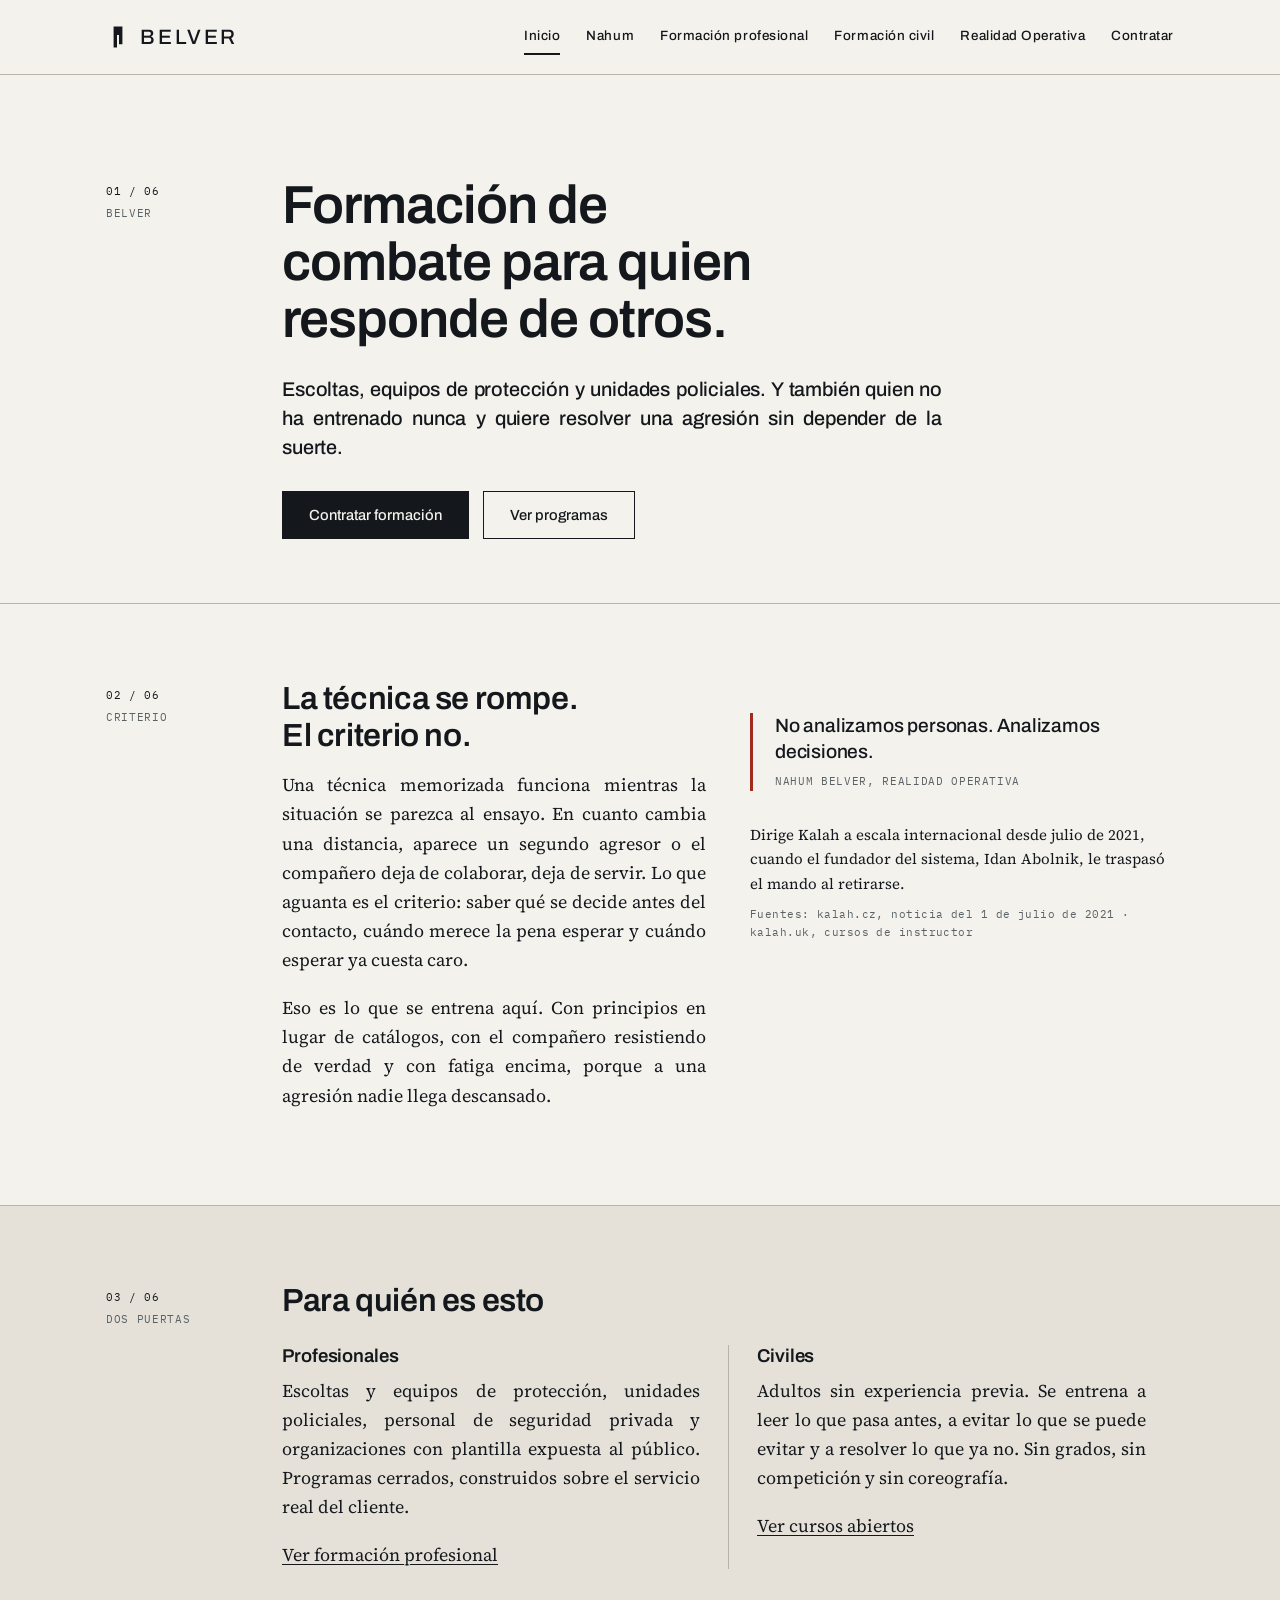
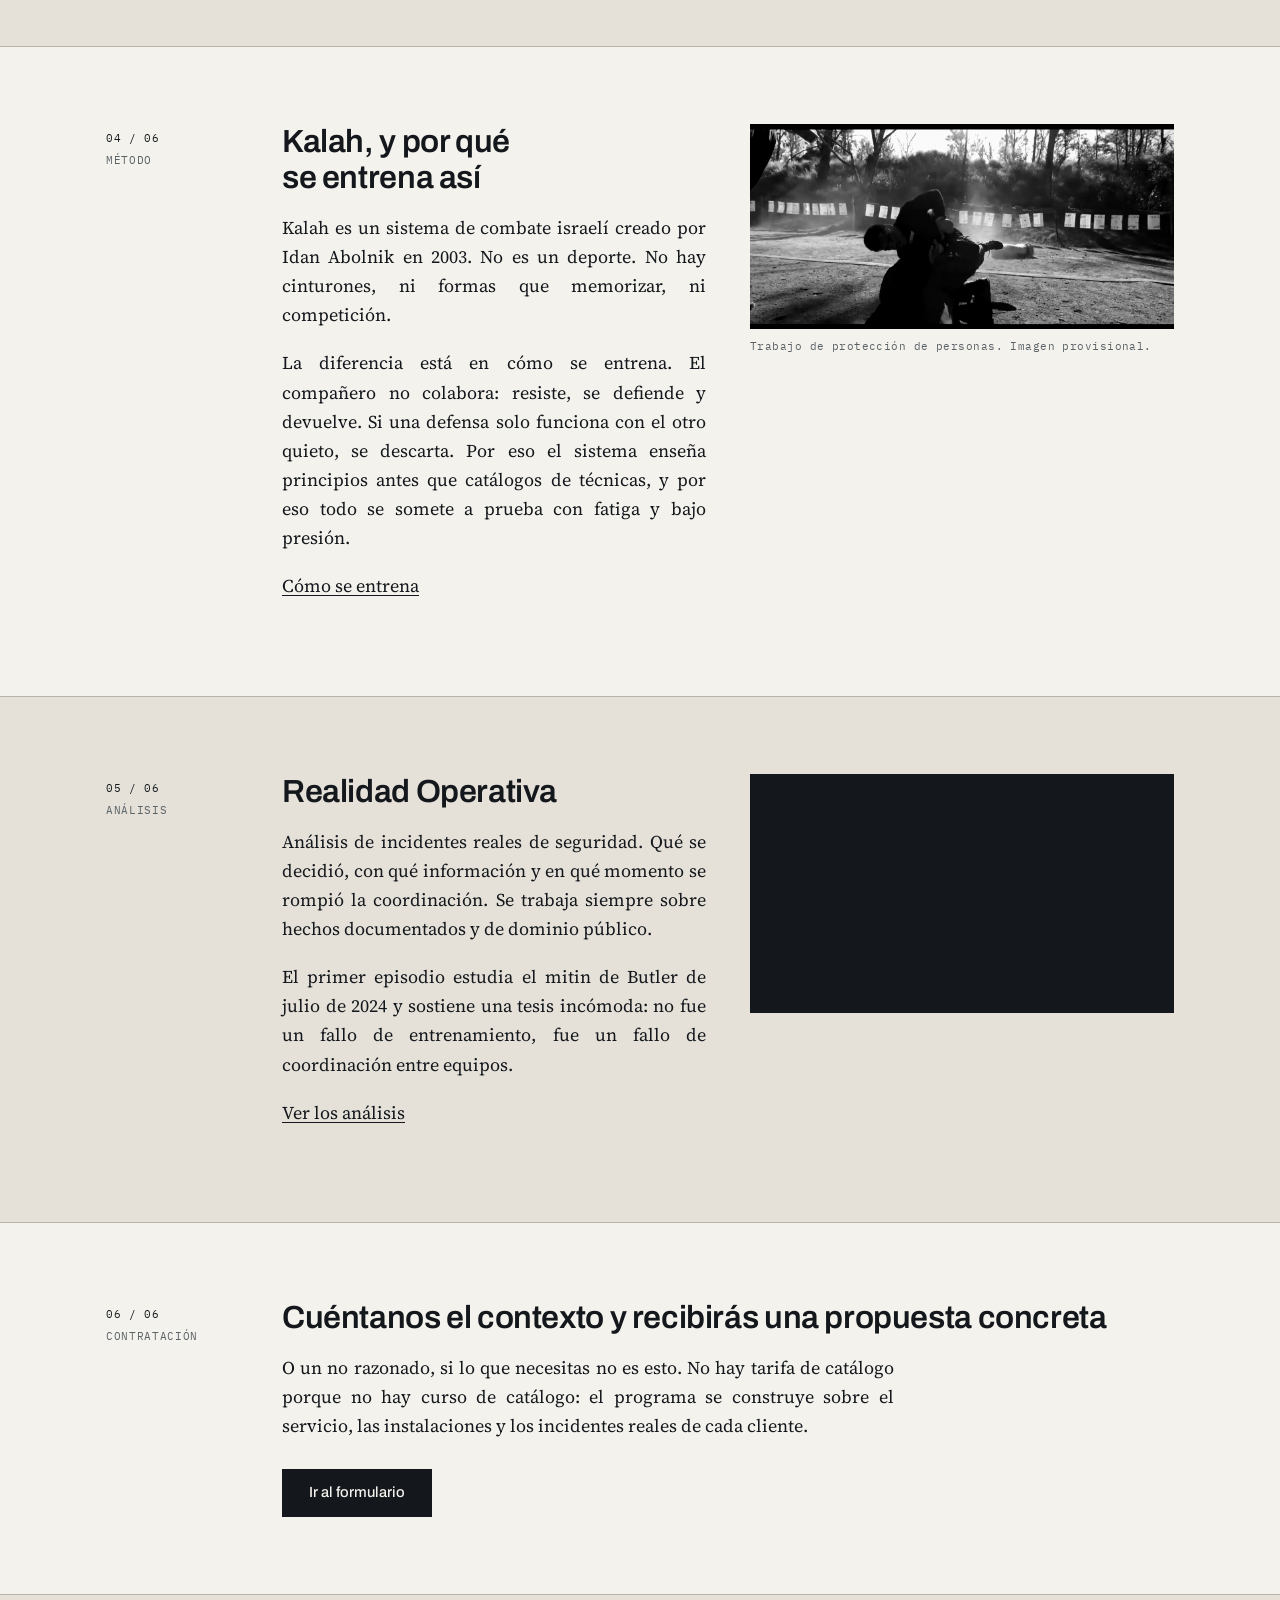
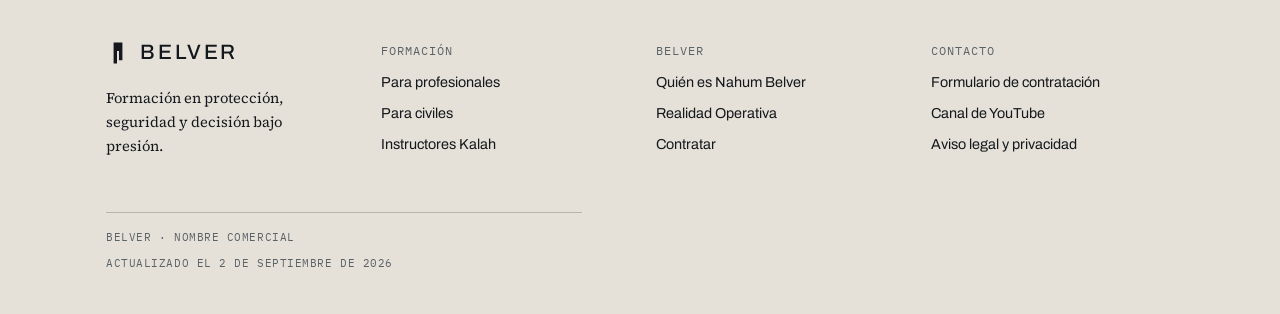
==== index.html @ e5cc672f "Maqueta inicial de la web de Belver Marca, sistema visual y las siete paginas del sitio, estatico y " ====
<!doctype html>
<html lang="es">
<head>
<meta charset="utf-8">
<meta name="viewport" content="width=device-width, initial-scale=1">
<title>Nahum Belver | Formación en protección y seguridad</title>
<meta name="description" content="Nahum Belver forma a escoltas, equipos de protección y público civil. Instructor jefe internacional del sistema israelí Kalah. Formación en España.">
<link rel="canonical" href="https://belverops.com/index.html">
<meta property="og:type" content="website">
<meta property="og:site_name" content="Belver">
<meta property="og:locale" content="es_ES">
<meta property="og:title" content="Nahum Belver | Formación en protección y seguridad">
<meta property="og:description" content="Nahum Belver forma a escoltas, equipos de protección y público civil. Instructor jefe internacional del sistema israelí Kalah. Formación en España.">
<meta property="og:url" content="https://belverops.com/index.html">
<meta property="og:image" content="https://belverops.com/assets/img/og.jpg">
<meta property="og:image:width" content="1200">
<meta property="og:image:height" content="630">
<meta name="twitter:card" content="summary_large_image">
<link rel="icon" href="favicon.svg" type="image/svg+xml">
<link rel="manifest" href="site.webmanifest">
<meta name="theme-color" content="#F4F2ED">
<link rel="preconnect" href="https://fonts.googleapis.com">
<link rel="preconnect" href="https://fonts.gstatic.com" crossorigin>
<link rel="stylesheet" href="https://fonts.googleapis.com/css2?family=Archivo:wght@500;600&amp;family=IBM+Plex+Mono:wght@400&amp;family=Source+Serif+4:opsz,wght@8..60,400;8..60,600&amp;display=swap">
<link rel="stylesheet" href="styles.css">
<script type="application/ld+json">
{"@context":"https://schema.org","@type":"Person","name":"Nahum Belver","jobTitle":"Instructor jefe internacional del sistema de combate Kalah","address":{"@type":"PostalAddress","addressCountry":"ES"},"knowsAbout":["Protección ejecutiva","Defensa personal","Kalah","Seguridad operativa"],"sameAs":["https://www.youtube.com/@RealidadOperativa","https://www.instagram.com/nahumbelver/"],"url":"https://belverops.com/nahum.html"}
</script>
</head>
<body>
<a class="saltar" href="#principal">Saltar al contenido</a>
<header class="sitio-cab">
  <div class="wrap">
    <a class="logo" href="index.html" aria-label="Belver, inicio">
      <svg viewBox="0 0 120 120" aria-hidden="true" focusable="false"><path d="M38 8 H82 V96 H65 V50 H55 V112 H38 Z" fill="currentColor"/></svg><span class="palabra">Belver</span>
    </a>
    <button class="nav-abrir" type="button" aria-expanded="false" aria-controls="nav">Menú</button>
    <nav class="nav" id="nav" aria-label="Principal">
      <a href="index.html" aria-current="page">Inicio</a>
      <a href="nahum.html">Nahum</a>
      <a href="formacion-profesional.html">Formación profesional</a>
      <a href="formacion-civil.html">Formación civil</a>
      <a href="realidad-operativa.html">Realidad Operativa</a>
      <a href="contratacion.html">Contratar</a>
    </nav>
  </div>
</header>
<main id="principal">
<section class="portada">
  <div class="wrap">
    <div class="doc">
      <div class="meta"><p><span class="num">01 / 06</span></p><p>Belver</p></div>
      <div class="cuerpo">
        <h1>Formación de combate para quien responde de otros.</h1>
        <p class="entradilla">Escoltas, equipos de protección y unidades policiales. Y también quien no ha entrenado nunca y quiere resolver una agresión sin depender de la suerte.</p>
        <div class="acciones">
          <a class="btn" href="contratacion.html">Contratar formación</a>
          <a class="btn btn--linea" href="formacion-profesional.html">Ver programas</a>
        </div>
      </div>
    </div>
  </div>
</section>

<section class="bloque">
  <div class="wrap">
    <div class="doc">
      <div class="meta"><p><span class="num">02 / 06</span></p><p>Criterio</p></div>
      <div class="cuerpo">
        <div class="dos">
          <div>
            <h2>La técnica se rompe. El criterio no.</h2>
            <p>Una técnica memorizada funciona mientras la situación se parezca al ensayo. En cuanto cambia una distancia, aparece un segundo agresor o el compañero deja de colaborar, deja de servir. Lo que aguanta es el criterio: saber qué se decide antes del contacto, cuándo merece la pena esperar y cuándo esperar ya cuesta caro.</p>
            <p>Eso es lo que se entrena aquí. Con principios en lugar de catálogos, con el compañero resistiendo de verdad y con fatiga encima, porque a una agresión nadie llega descansado.</p>
          </div>
          <div>
            <blockquote>
              <p>No analizamos personas. Analizamos decisiones.</p>
              <cite>Nahum Belver, Realidad Operativa</cite>
            </blockquote>
            <p class="suelta" style="font-size:.94rem">Dirige Kalah a escala internacional desde julio de 2021, cuando el fundador del sistema, Idan Abolnik, le traspasó el mando al retirarse.</p>
            <span class="fuente">Fuentes: kalah.cz, noticia del 1 de julio de 2021 &middot; kalah.uk, cursos de instructor</span>
          </div>
        </div>
      </div>
    </div>
  </div>
</section>

<section class="bloque bloque--ficha">
  <div class="wrap">
    <div class="doc">
      <div class="meta"><p><span class="num">03 / 06</span></p><p>Dos puertas</p></div>
      <div class="cuerpo">
        <h2>Para quién es esto</h2>
        <div class="columnas" style="margin-top:1.6rem">
          <div>
            <h3>Profesionales</h3>
            <p>Escoltas y equipos de protección, unidades policiales, personal de seguridad privada y organizaciones con plantilla expuesta al público. Programas cerrados, construidos sobre el servicio real del cliente.</p>
            <p class="suelta"><a href="formacion-profesional.html">Ver formación profesional</a></p>
          </div>
          <div>
            <h3>Civiles</h3>
            <p>Adultos sin experiencia previa. Se entrena a leer lo que pasa antes, a evitar lo que se puede evitar y a resolver lo que ya no. Sin grados, sin competición y sin coreografía.</p>
            <p class="suelta"><a href="formacion-civil.html">Ver cursos abiertos</a></p>
          </div>
        </div>
      </div>
    </div>
  </div>
</section>

<section class="bloque">
  <div class="wrap">
    <div class="doc">
      <div class="meta"><p><span class="num">04 / 06</span></p><p>Método</p></div>
      <div class="cuerpo">
        <div class="dos">
          <div>
            <h2>Kalah, y por qué se entrena así</h2>
            <p>Kalah es un sistema de combate israelí creado por Idan Abolnik en 2003. No es un deporte. No hay cinturones, ni formas que memorizar, ni competición.</p>
            <p>La diferencia está en cómo se entrena. El compañero no colabora: resiste, se defiende y devuelve. Si una defensa solo funciona con el otro quieto, se descarta. Por eso el sistema enseña principios antes que catálogos de técnicas, y por eso todo se somete a prueba con fatiga y bajo presión.</p>
            <p class="suelta"><a href="formacion-civil.html#kalah">Cómo se entrena</a></p>
          </div>
          <figure class="foto">
            <img src="assets/img/entrenamiento.jpg" width="1280" height="620" alt="Ejercicio de protección de personas al aire libre durante una formación del sistema Kalah." loading="lazy">
            <figcaption>Trabajo de protección de personas. Imagen provisional.</figcaption>
          </figure>
        </div>
      </div>
    </div>
  </div>
</section>

<section class="bloque bloque--ficha">
  <div class="wrap">
    <div class="doc">
      <div class="meta"><p><span class="num">05 / 06</span></p><p>Análisis</p></div>
      <div class="cuerpo">
        <div class="dos">
          <div>
            <h2>Realidad Operativa</h2>
            <p>Análisis de incidentes reales de seguridad. Qué se decidió, con qué información y en qué momento se rompió la coordinación. Se trabaja siempre sobre hechos documentados y de dominio público.</p>
            <p>El primer episodio estudia el mitin de Butler de julio de 2024 y sostiene una tesis incómoda: no fue un fallo de entrenamiento, fue un fallo de coordinación entre equipos.</p>
            <p class="suelta"><a href="realidad-operativa.html">Ver los análisis</a></p>
          </div>
          <div class="video">
            <iframe src="https://www.youtube-nocookie.com/embed/8kY_4ZI_jRU" title="Realidad Operativa: el fallo de coordinación de Butler" loading="lazy" allow="accelerometer; clipboard-write; encrypted-media; gyroscope; picture-in-picture" allowfullscreen></iframe>
          </div>
        </div>
      </div>
    </div>
  </div>
</section>

<section class="bloque">
  <div class="wrap">
    <div class="doc">
      <div class="meta"><p><span class="num">06 / 06</span></p><p>Contratación</p></div>
      <div class="cuerpo">
        <h2>Cuéntanos el contexto y recibirás una propuesta concreta</h2>
        <p>O un no razonado, si lo que necesitas no es esto. No hay tarifa de catálogo porque no hay curso de catálogo: el programa se construye sobre el servicio, las instalaciones y los incidentes reales de cada cliente.</p>
        <div class="acciones"><a class="btn" href="contratacion.html">Ir al formulario</a></div>
      </div>
    </div>
  </div>
</section>
</main>
<footer class="sitio-pie">
  <div class="wrap">
    <div class="cols">
      <div>
        <a class="logo" href="index.html" aria-label="Belver, inicio"><svg viewBox="0 0 120 120" aria-hidden="true" focusable="false"><path d="M38 8 H82 V96 H65 V50 H55 V112 H38 Z" fill="currentColor"/></svg><span class="palabra">Belver</span></a>
        <p class="suelta" style="margin-top:14px;max-width:26ch;font-size:.92rem">Formación en protección, seguridad y decisión bajo presión.</p>
      </div>
      <div>
        <h4>Formación</h4>
        <ul>
          <li><a href="formacion-profesional.html">Para profesionales</a></li>
          <li><a href="formacion-civil.html">Para civiles</a></li>
          <li><a href="formacion-profesional.html#instructores">Instructores Kalah</a></li>
        </ul>
      </div>
      <div>
        <h4>Belver</h4>
        <ul>
          <li><a href="nahum.html">Quién es Nahum Belver</a></li>
          <li><a href="realidad-operativa.html">Realidad Operativa</a></li>
          <li><a href="contratacion.html">Contratar</a></li>
        </ul>
      </div>
      <div>
        <h4>Contacto</h4>
        <ul>
          <li><a href="contratacion.html">Formulario de contratación</a></li>
          <li><a href="https://www.youtube.com/@RealidadOperativa" rel="noopener">Canal de YouTube</a></li>
          <li><a href="legales.html">Aviso legal y privacidad</a></li>
        </ul>
      </div>
    </div>
    <p class="rubrica">
      <span>Belver &middot; Nombre comercial</span>
      <span>Actualizado el 2 de septiembre de 2026</span>
    </p>
  </div>
</footer>
<script src="main.js" defer></script>
</body>
</html>
---- styles.css ----
/* BELVER. Sistema visual "informe de situacion".
   Papel, reticula a la vista, una sola senal roja.
   Tipografia: Archivo (titulares e interfaz), Source Serif 4 (texto), IBM Plex Mono (dato). */

:root {
  --tinta:   #14181C;
  --papel:   #F4F2ED;
  --ficha:   #E5E1D9;
  --trama:   #B9B4A9;
  --rojo:    #A32A1E;
  --gris:    #5B6266;

  --sans:  "Archivo", -apple-system, BlinkMacSystemFont, "Segoe UI", Roboto, Arial, sans-serif;
  --serif: "Source Serif 4", "Source Serif Pro", Georgia, "Times New Roman", serif;
  --mono:  "IBM Plex Mono", ui-monospace, SFMono-Regular, Menlo, Consolas, monospace;

  --marco: clamp(20px, 5vw, 56px);
  --ancho: 1180px;
  --meta:  132px;
}

*, *::before, *::after { box-sizing: border-box; }

html { -webkit-text-size-adjust: 100%; }

body {
  margin: 0;
  background: var(--papel);
  color: var(--tinta);
  font-family: var(--serif);
  font-size: 18px;
  line-height: 1.62;
}

img, svg, video, iframe { max-width: 100%; }
img { height: auto; display: block; }

/* ---------- Reticula ---------- */

.wrap { max-width: var(--ancho); margin: 0 auto; padding: 0 var(--marco); }

.doc { display: grid; grid-template-columns: var(--meta) minmax(0, 1fr); gap: 0 44px; }
.doc > .meta { grid-column: 1; }
.doc > .cuerpo { grid-column: 2; }

.meta {
  font-family: var(--mono);
  font-size: 11px;
  line-height: 1.5;
  letter-spacing: .06em;
  text-transform: uppercase;
  color: var(--gris);
  padding-top: .55em;
}
.meta p { margin: 0 0 .5em; text-align: left; hyphens: none; }
.meta .num { color: var(--tinta); }

/* ---------- Texto ---------- */

h1, h2, h3, h4 {
  font-family: var(--sans);
  font-weight: 600;
  margin: 0 0 .5em;
  text-wrap: balance;
}

h1 {
  font-size: clamp(2.05rem, 1.3rem + 3.1vw, 3.35rem);
  line-height: 1.06;
  letter-spacing: -.018em;
}

h2 {
  font-size: clamp(1.5rem, 1.15rem + 1.5vw, 2rem);
  line-height: 1.14;
  letter-spacing: -.012em;
  margin-top: 0;
}

h3 {
  font-size: 1.16rem;
  line-height: 1.28;
  letter-spacing: -.005em;
  margin-bottom: .35em;
}

p, li {
  text-align: justify;
  text-justify: inter-word;
  hyphens: auto;
  -webkit-hyphens: auto;
}

p { margin: 0 0 1.05em; max-width: 68ch; }

.entradilla {
  font-family: var(--sans);
  font-weight: 500;
  font-size: clamp(1.06rem, 1rem + .4vw, 1.24rem);
  line-height: 1.48;
  letter-spacing: -.008em;
  max-width: 60ch;
}

.suelta { text-align: left; hyphens: none; }

a { color: inherit; text-decoration: underline; text-decoration-thickness: 1px; text-underline-offset: 3px; }
a:hover { color: var(--rojo); text-decoration-color: var(--rojo); }
a:focus-visible { outline: 2px solid var(--rojo); outline-offset: 3px; }

strong { font-weight: 600; }

.dato { font-family: var(--mono); font-size: .84em; letter-spacing: .02em; }

blockquote {
  margin: 2rem 0;
  padding-left: 22px;
  border-left: 3px solid var(--rojo);
}
blockquote p {
  text-align: left;
  hyphens: none;
  max-width: 40ch;
  font-family: var(--sans);
  font-weight: 500;
  font-size: 1.2rem;
  line-height: 1.36;
  letter-spacing: -.01em;
  margin-bottom: 0;
}
blockquote cite {
  display: block;
  margin-top: .7em;
  font-family: var(--mono);
  font-size: 11px;
  font-style: normal;
  letter-spacing: .06em;
  text-transform: uppercase;
  color: var(--gris);
}

.fuente {
  font-family: var(--mono);
  font-size: 11px;
  letter-spacing: .04em;
  color: var(--gris);
  display: block;
  margin: -.55em 0 1.4em;
  text-align: left;
  hyphens: none;
}
.fuente a { color: var(--gris); }

/* ---------- Cabecera ---------- */

.sitio-cab {
  border-bottom: 1px solid var(--trama);
  position: sticky;
  top: 0;
  background: var(--papel);
  z-index: 20;
}
.sitio-cab .wrap {
  display: flex;
  align-items: center;
  justify-content: space-between;
  gap: 24px;
  min-height: 74px;
}

.logo { display: inline-flex; align-items: center; gap: .55em; text-decoration: none; }
.logo svg { width: auto; height: 1.5rem; }
.logo .palabra {
  font-family: var(--sans);
  font-weight: 500;
  font-size: 1.3rem;
  letter-spacing: .14em;
  text-transform: uppercase;
  line-height: 1;
}
.logo:hover, .logo:hover .palabra { color: var(--tinta); }

.nav { display: flex; gap: 26px; align-items: center; }
.nav a {
  font-family: var(--sans);
  font-weight: 500;
  font-size: .84rem;
  letter-spacing: .04em;
  text-decoration: none;
  padding: 6px 0;
  border-bottom: 2px solid transparent;
}
.nav a:hover { color: var(--rojo); }
.nav a[aria-current="page"] { border-bottom-color: var(--tinta); }

.nav-abrir { display: none; }

/* ---------- Secciones ---------- */

section { border-top: 1px solid var(--trama); }
section:first-of-type { border-top: 0; }
.bloque { padding: clamp(48px, 6vw, 84px) 0; }
.bloque--corto { padding: clamp(36px, 4vw, 56px) 0; }
.bloque--ficha { background: var(--ficha); }

.portada { padding: clamp(56px, 8vw, 106px) 0 clamp(44px, 5vw, 68px); }
.portada h1 { max-width: 17ch; }
.portada .entradilla { margin-top: 1.4rem; }

.columnas { display: grid; grid-template-columns: repeat(auto-fit, minmax(250px, 1fr)); gap: 0; }
.columnas > * { border-left: 1px solid var(--trama); padding: 0 28px; }
.columnas > *:first-child { border-left: 0; padding-left: 0; }
.columnas p:last-child { margin-bottom: 0; }

.dos { display: grid; grid-template-columns: repeat(auto-fit, minmax(262px, 1fr)); gap: 44px; align-items: start; }

/* ---------- Fichas de curso ---------- */

.fichas { display: grid; grid-template-columns: repeat(auto-fit, minmax(310px, 1fr)); gap: 24px; margin-top: 10px; }

.ficha {
  background: var(--ficha);
  border-top: 2px solid var(--tinta);
  padding: 22px 24px 24px;
  display: flex;
  flex-direction: column;
}
.bloque--ficha .ficha { background: var(--papel); }
.ficha h3 { margin-bottom: .5em; }
.ficha .promesa { font-size: .97rem; margin-bottom: 1.05em; }
.ficha dl { margin: 0 0 1.05em; }
.ficha dl div {
  display: grid;
  grid-template-columns: 92px 1fr;
  gap: 12px;
  padding: 7px 0;
  border-top: 1px solid var(--trama);
}
.ficha dt {
  font-family: var(--mono);
  font-size: 10px;
  letter-spacing: .07em;
  text-transform: uppercase;
  color: var(--gris);
  padding-top: 2px;
}
.ficha dd { margin: 0; font-family: var(--sans); font-weight: 500; font-size: .82rem; line-height: 1.4; }
.ficha ul { margin: 0 0 1.2em; padding: 0; list-style: none; font-size: .9rem; }
.ficha ul li { padding-left: 17px; position: relative; margin-bottom: .35em; text-align: left; hyphens: none; }
.ficha ul li::before {
  content: "";
  position: absolute;
  left: 0; top: .55em;
  width: 5px; height: 11px;
  background: var(--tinta);
  clip-path: polygon(0 0, 100% 0, 100% 74%, 58% 74%, 58% 34%, 42% 34%, 42% 100%, 0 100%);
}
.ficha .limite {
  margin-top: auto;
  padding-top: 14px;
  border-top: 1px solid var(--trama);
  font-family: var(--sans);
  font-size: .78rem;
  line-height: 1.45;
  color: var(--gris);
  text-align: left;
  hyphens: none;
}

/* ---------- Listas ---------- */

.lista { list-style: none; padding: 0; margin: 0; }
.lista > li {
  padding: 16px 0 16px 22px;
  border-top: 1px solid var(--trama);
  position: relative;
  text-align: left;
  hyphens: none;
}
.lista > li::before {
  content: "";
  position: absolute;
  left: 0; top: 1.6em;
  width: 6px; height: 13px;
  background: var(--tinta);
  clip-path: polygon(0 0, 100% 0, 100% 74%, 58% 74%, 58% 34%, 42% 34%, 42% 100%, 0 100%);
}
.lista > li:last-child { border-bottom: 1px solid var(--trama); }
.lista strong { font-family: var(--sans); font-weight: 600; display: block; margin-bottom: .18em; }
.lista p { margin: 0; max-width: 62ch; }

/* ---------- Botones ---------- */

.btn {
  display: inline-flex;
  align-items: center;
  justify-content: center;
  min-height: 48px;
  padding: 0 26px;
  font-family: var(--sans);
  font-weight: 500;
  font-size: .92rem;
  text-decoration: none;
  border: 1px solid var(--tinta);
  background: var(--tinta);
  color: var(--papel);
  border-radius: 0;
  cursor: pointer;
  transition: background .12s linear, color .12s linear, border-color .12s linear;
}
.btn:hover { background: var(--rojo); border-color: var(--rojo); color: var(--papel); }
.btn--linea { background: transparent; color: var(--tinta); }
.btn--linea:hover { background: var(--tinta); color: var(--papel); border-color: var(--tinta); }
.acciones { display: flex; flex-wrap: wrap; gap: 14px; margin-top: 1.8rem; }

/* ---------- Imagen ---------- */

figure { margin: 0; }
.foto img { width: 100%; filter: grayscale(1) contrast(1.16) brightness(.98); }
.foto--retrato { max-width: 400px; }
.foto figcaption {
  font-family: var(--mono);
  font-size: 11px;
  letter-spacing: .04em;
  color: var(--gris);
  padding-top: 9px;
  text-align: left;
}
.hueco {
  background: var(--ficha);
  border-top: 2px solid var(--tinta);
  padding: 28px;
}
.hueco p:last-child { margin-bottom: 0; }

.video { position: relative; padding-top: 56.25%; background: var(--tinta); }
.video iframe { position: absolute; inset: 0; width: 100%; height: 100%; border: 0; }

/* ---------- Formulario ---------- */

form { max-width: 640px; }
.campo { margin-bottom: 20px; }
.campo label {
  display: block;
  font-family: var(--sans);
  font-weight: 500;
  font-size: .85rem;
  margin-bottom: 6px;
}
.campo .ayuda {
  display: block;
  font-family: var(--mono);
  font-size: 11px;
  letter-spacing: .03em;
  color: var(--gris);
  margin-bottom: 7px;
}
input, select, textarea {
  width: 100%;
  font-family: var(--serif);
  font-size: 1rem;
  color: var(--tinta);
  background: var(--papel);
  border: 1px solid var(--trama);
  border-radius: 0;
  padding: 12px 13px;
  min-height: 48px;
}
select { font-family: var(--sans); font-size: .92rem; }
textarea { min-height: 148px; resize: vertical; line-height: 1.55; }
input:focus, select:focus, textarea:focus { outline: 2px solid var(--rojo); outline-offset: 1px; border-color: var(--tinta); }
.consent { display: grid; grid-template-columns: 22px 1fr; gap: 11px; align-items: start; margin-bottom: 16px; }
.consent input { width: 18px; min-height: 18px; height: 18px; margin-top: 4px; accent-color: var(--rojo); }
.consent span { font-size: .86rem; line-height: 1.5; text-align: left; hyphens: none; }

/* ---------- Pie ---------- */

.sitio-pie {
  border-top: 1px solid var(--trama);
  background: var(--ficha);
  padding: 46px 0 30px;
}
.sitio-pie .cols { display: grid; grid-template-columns: repeat(auto-fit, minmax(200px, 1fr)); gap: 32px; }
.sitio-pie h4 {
  font-size: .74rem;
  font-family: var(--mono);
  font-weight: 400;
  letter-spacing: .08em;
  text-transform: uppercase;
  color: var(--gris);
  margin-bottom: .9em;
}
.sitio-pie ul { list-style: none; margin: 0; padding: 0; font-family: var(--sans); font-size: .9rem; }
.sitio-pie li { margin-bottom: .55em; }
.sitio-pie a { text-decoration: none; }
.sitio-pie a:hover { text-decoration: underline; }
.rubrica {
  margin-top: 38px;
  padding-top: 16px;
  border-top: 1px solid var(--trama);
  display: flex;
  flex-wrap: wrap;
  gap: 8px 26px;
  justify-content: space-between;
  font-family: var(--mono);
  font-size: 11px;
  letter-spacing: .05em;
  text-transform: uppercase;
  color: var(--gris);
}

.saltar {
  position: absolute;
  left: -9999px;
  top: 0;
  background: var(--tinta);
  color: var(--papel);
  padding: 12px 18px;
  font-family: var(--sans);
  z-index: 50;
}
.saltar:focus { left: 0; }

.aviso-maqueta {
  background: var(--tinta);
  color: var(--papel);
  font-family: var(--mono);
  font-size: 11px;
  letter-spacing: .05em;
  text-transform: uppercase;
  padding: 9px 0;
}
.aviso-maqueta .wrap { text-align: center; }

/* ---------- Adaptacion ---------- */

@media (max-width: 860px) {
  body { font-size: 17px; }
  .doc { grid-template-columns: 1fr; gap: 0; }
  .doc > .meta, .doc > .cuerpo { grid-column: 1; }
  .doc > .meta { padding-bottom: 16px; }
  .columnas > * { border-left: 0; border-top: 1px solid var(--trama); padding: 22px 0 0; margin-top: 22px; }
  .columnas > *:first-child { border-top: 0; padding-top: 0; margin-top: 0; }
  .nav { display: none; }
  .nav--abierta {
    display: flex;
    flex-basis: 100%;
    flex-direction: column;
    align-items: stretch;
    gap: 0;
    border-top: 1px solid var(--trama);
    margin-top: 12px;
    padding-top: 4px;
  }
  .nav--abierta a { padding: 13px 0; border-bottom: 1px solid var(--trama); }
  .nav--abierta a[aria-current="page"] { color: var(--rojo); }
  .nav-abrir {
    display: inline-flex;
    align-items: center;
    min-height: 44px;
    padding: 0 14px;
    background: transparent;
    border: 1px solid var(--tinta);
    font-family: var(--sans);
    font-weight: 500;
    font-size: .82rem;
    letter-spacing: .04em;
    cursor: pointer;
    color: var(--tinta);
  }
  .sitio-cab .wrap { flex-wrap: wrap; padding-top: 12px; padding-bottom: 12px; min-height: 0; }
}

@media (prefers-reduced-motion: reduce) {
  * { transition: none !important; animation: none !important; }
}

@media print {
  .sitio-cab, .sitio-pie, .aviso-maqueta, .acciones { display: none; }
  body { font-size: 11pt; background: #fff; }
}
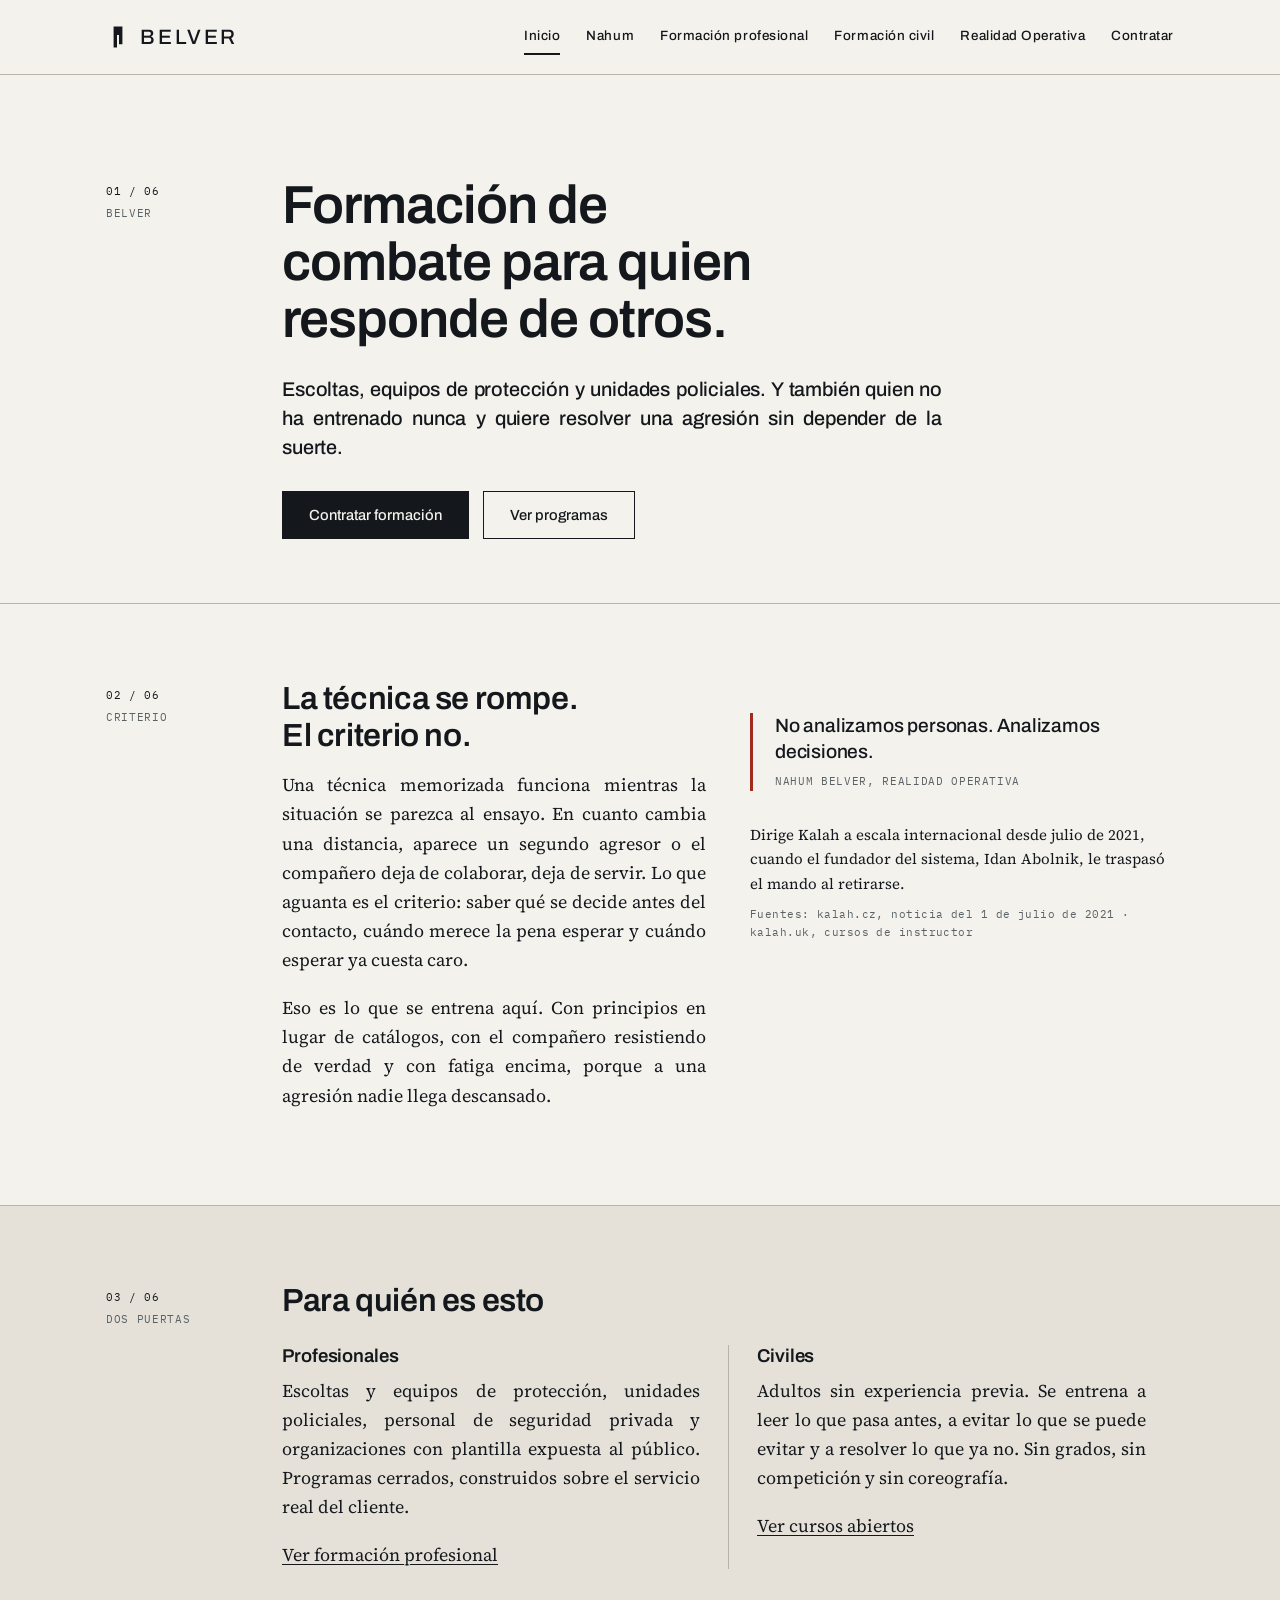
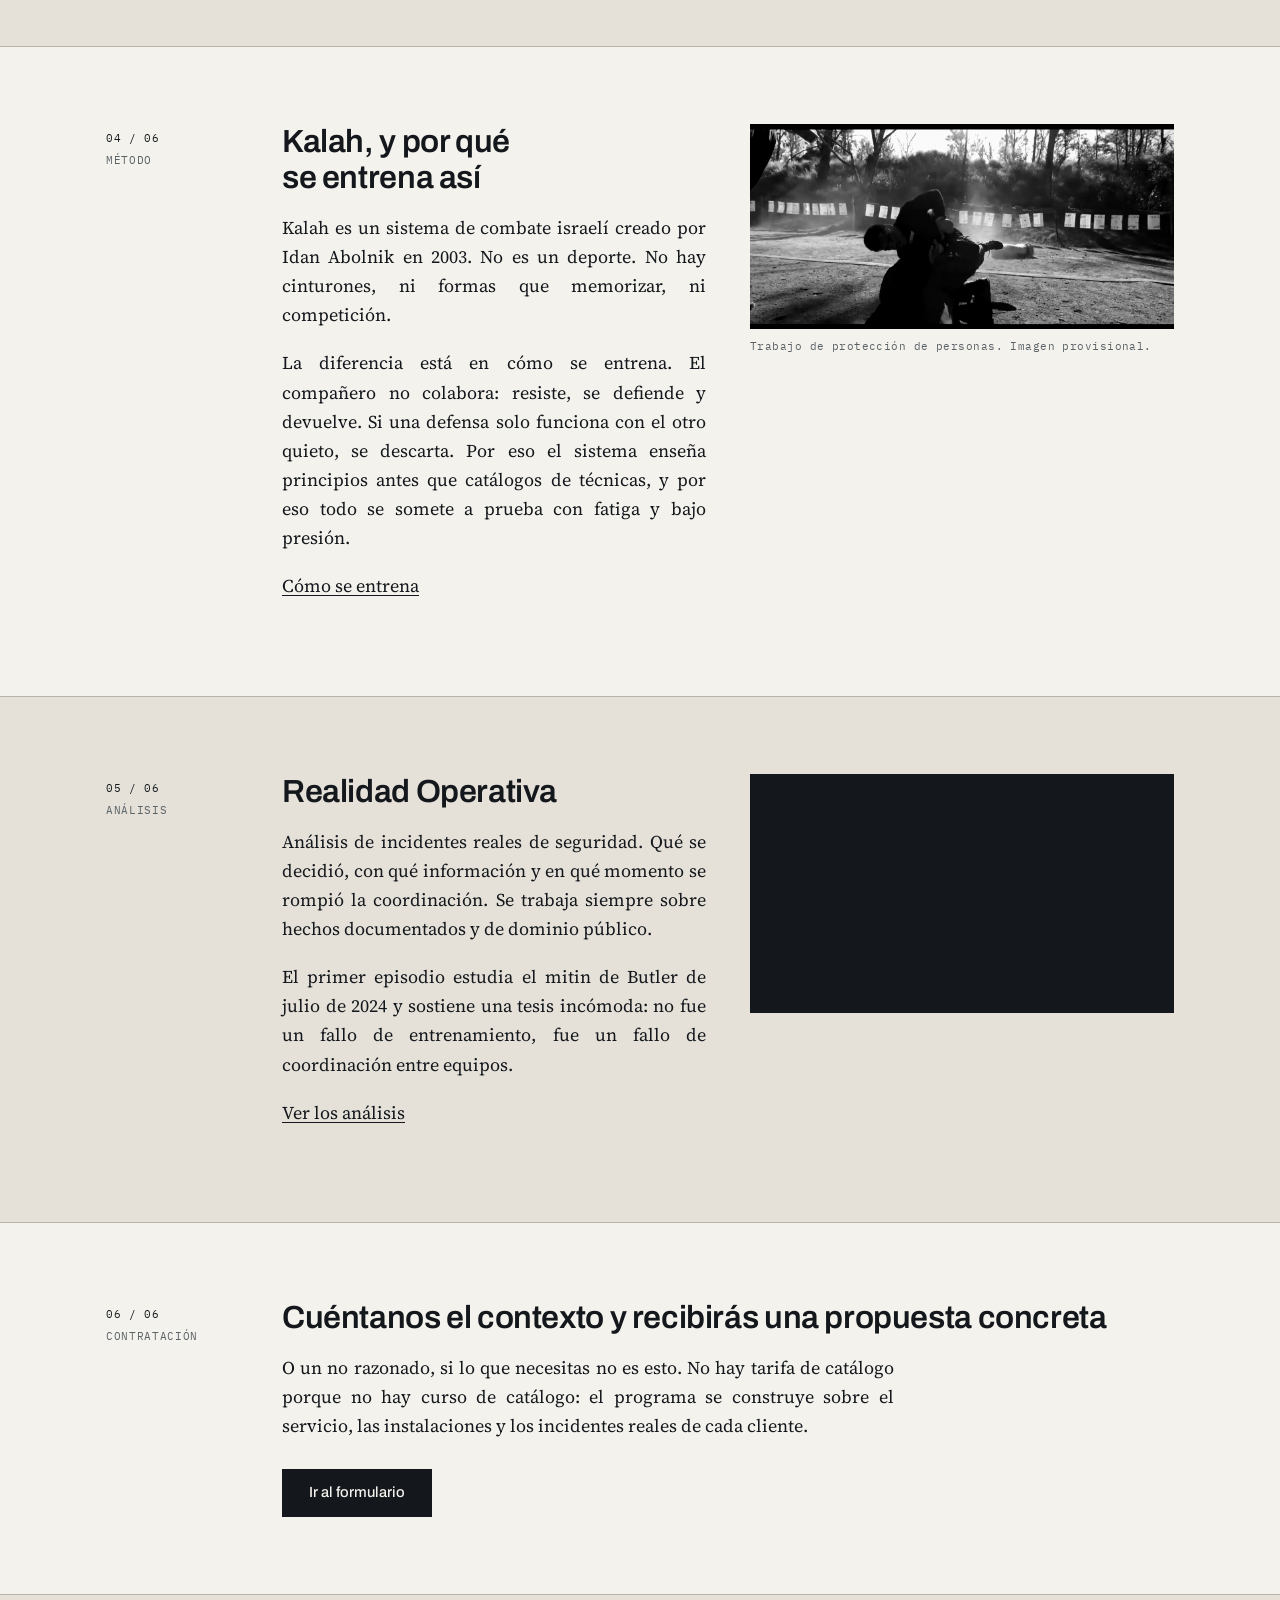
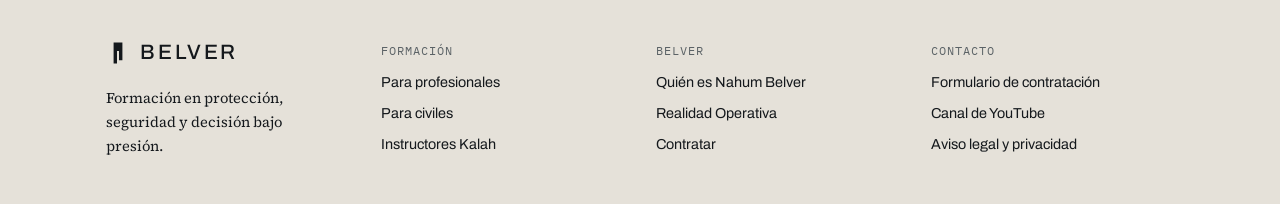
==== commit d0af1334: "Quitar la rubrica del pie Fuera "Belver, nombre comercial" y la fecha de actualizacion en las ocho p" ====
--- a/index.html
+++ b/index.html
@@ -198,10 +198,6 @@
         </ul>
       </div>
     </div>
-    <p class="rubrica">
-      <span>Belver &middot; Nombre comercial</span>
-      <span>Actualizado el 2 de septiembre de 2026</span>
-    </p>
   </div>
 </footer>
 <script src="main.js" defer></script>
--- a/styles.css
+++ b/styles.css
@@ -394,20 +394,6 @@
 .sitio-pie li { margin-bottom: .55em; }
 .sitio-pie a { text-decoration: none; }
 .sitio-pie a:hover { text-decoration: underline; }
-.rubrica {
-  margin-top: 38px;
-  padding-top: 16px;
-  border-top: 1px solid var(--trama);
-  display: flex;
-  flex-wrap: wrap;
-  gap: 8px 26px;
-  justify-content: space-between;
-  font-family: var(--mono);
-  font-size: 11px;
-  letter-spacing: .05em;
-  text-transform: uppercase;
-  color: var(--gris);
-}
 
 .saltar {
   position: absolute;
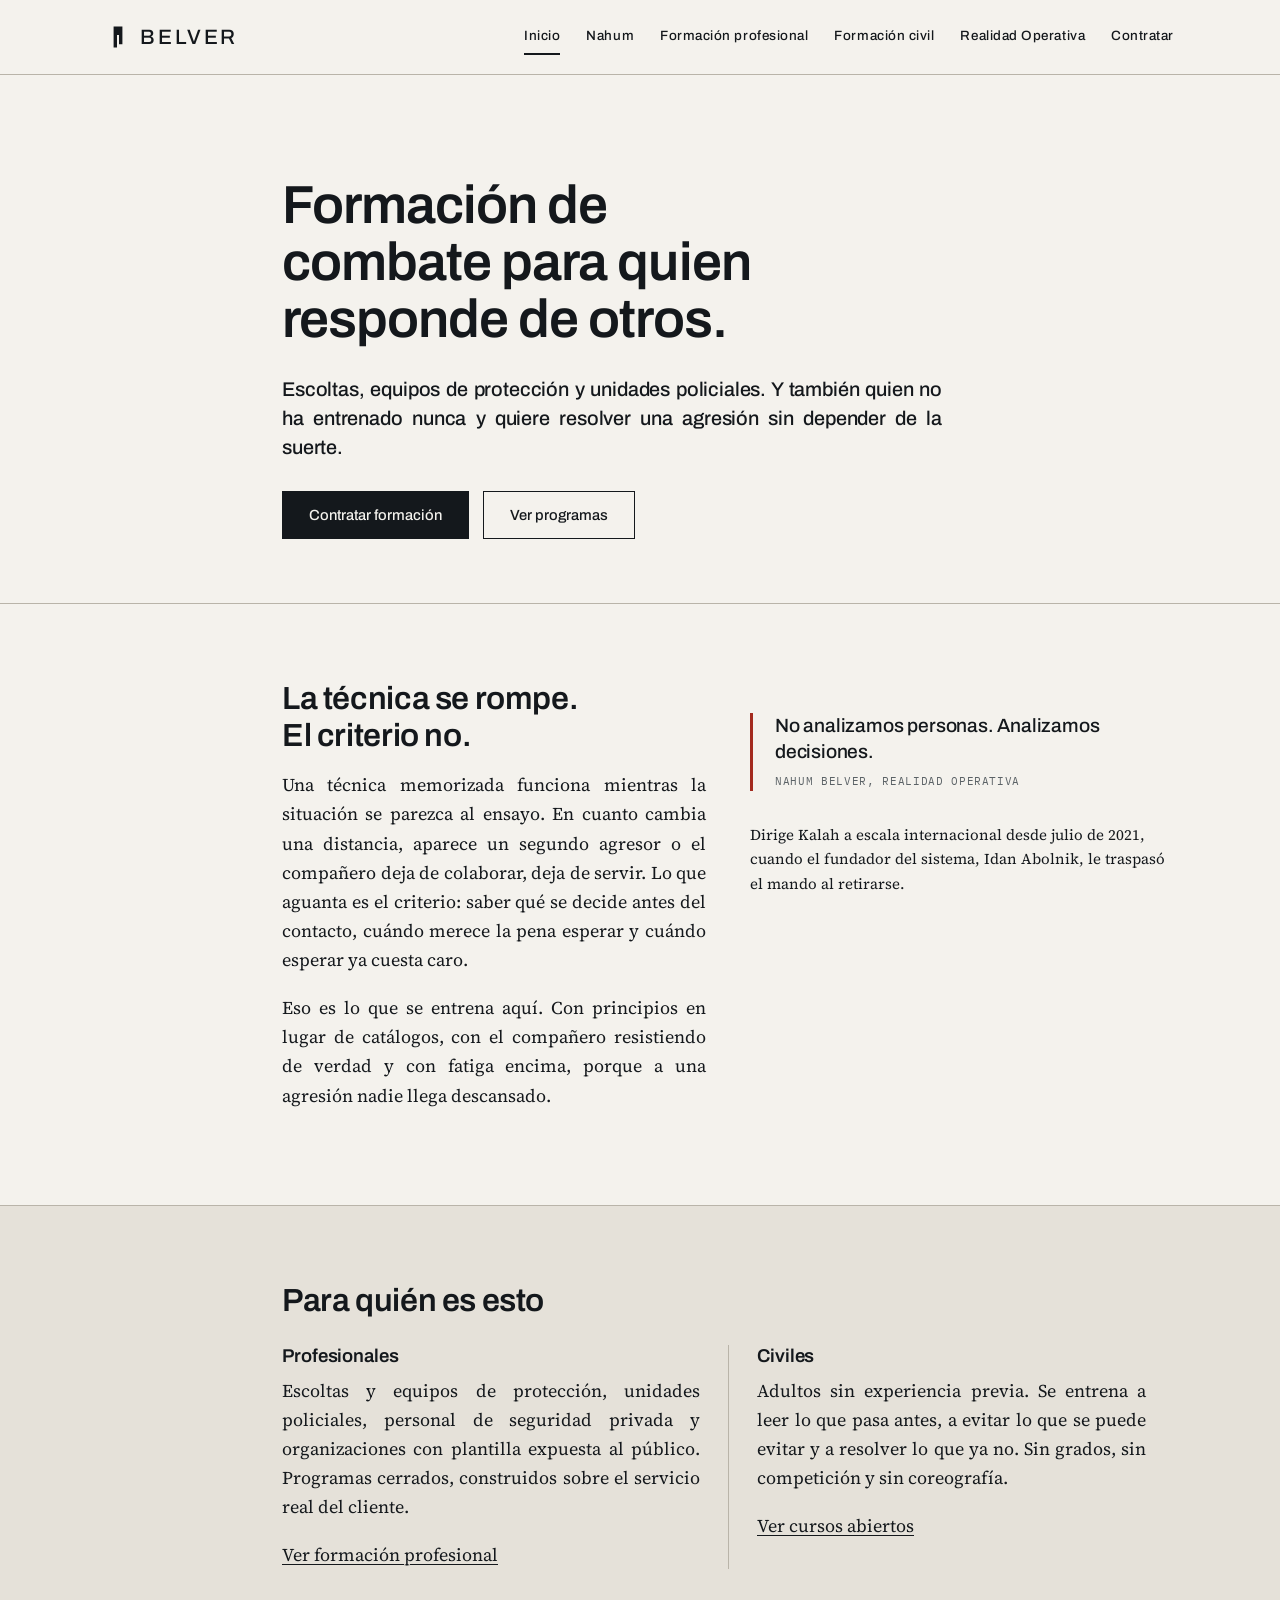
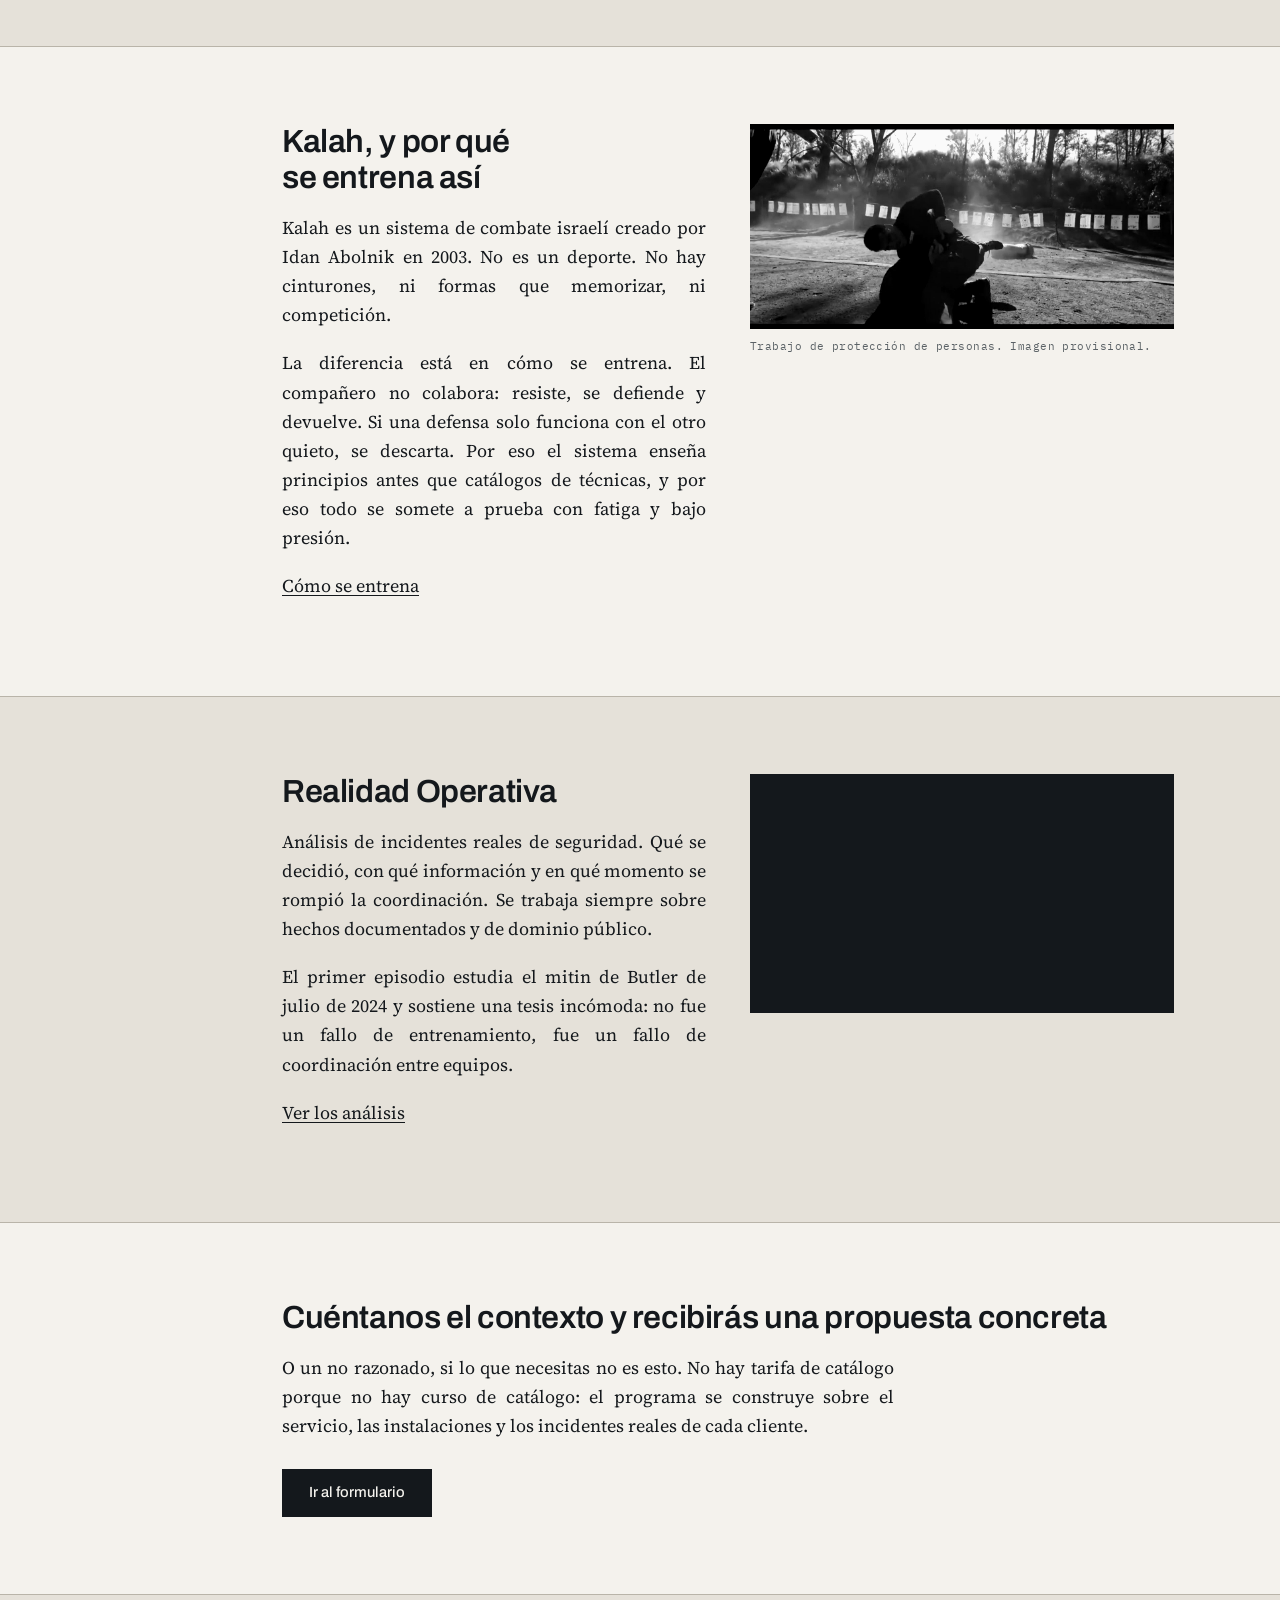
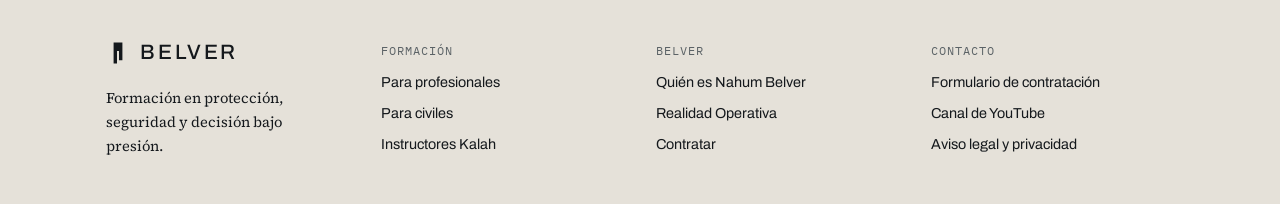
==== commit eebcfcf9: "Quitar citas de fuente, numeracion y etiquetas de margen Fuera de las ocho paginas la columna de met" ====
--- a/index.html
+++ b/index.html
@@ -49,7 +49,6 @@
 <section class="portada">
   <div class="wrap">
     <div class="doc">
-      <div class="meta"><p><span class="num">01 / 06</span></p><p>Belver</p></div>
       <div class="cuerpo">
         <h1>Formación de combate para quien responde de otros.</h1>
         <p class="entradilla">Escoltas, equipos de protección y unidades policiales. Y también quien no ha entrenado nunca y quiere resolver una agresión sin depender de la suerte.</p>
@@ -65,7 +64,6 @@
 <section class="bloque">
   <div class="wrap">
     <div class="doc">
-      <div class="meta"><p><span class="num">02 / 06</span></p><p>Criterio</p></div>
       <div class="cuerpo">
         <div class="dos">
           <div>
@@ -79,7 +77,6 @@
               <cite>Nahum Belver, Realidad Operativa</cite>
             </blockquote>
             <p class="suelta" style="font-size:.94rem">Dirige Kalah a escala internacional desde julio de 2021, cuando el fundador del sistema, Idan Abolnik, le traspasó el mando al retirarse.</p>
-            <span class="fuente">Fuentes: kalah.cz, noticia del 1 de julio de 2021 &middot; kalah.uk, cursos de instructor</span>
           </div>
         </div>
       </div>
@@ -90,7 +87,6 @@
 <section class="bloque bloque--ficha">
   <div class="wrap">
     <div class="doc">
-      <div class="meta"><p><span class="num">03 / 06</span></p><p>Dos puertas</p></div>
       <div class="cuerpo">
         <h2>Para quién es esto</h2>
         <div class="columnas" style="margin-top:1.6rem">
@@ -113,7 +109,6 @@
 <section class="bloque">
   <div class="wrap">
     <div class="doc">
-      <div class="meta"><p><span class="num">04 / 06</span></p><p>Método</p></div>
       <div class="cuerpo">
         <div class="dos">
           <div>
@@ -135,7 +130,6 @@
 <section class="bloque bloque--ficha">
   <div class="wrap">
     <div class="doc">
-      <div class="meta"><p><span class="num">05 / 06</span></p><p>Análisis</p></div>
       <div class="cuerpo">
         <div class="dos">
           <div>
@@ -156,7 +150,6 @@
 <section class="bloque">
   <div class="wrap">
     <div class="doc">
-      <div class="meta"><p><span class="num">06 / 06</span></p><p>Contratación</p></div>
       <div class="cuerpo">
         <h2>Cuéntanos el contexto y recibirás una propuesta concreta</h2>
         <p>O un no razonado, si lo que necesitas no es esto. No hay tarifa de catálogo porque no hay curso de catálogo: el programa se construye sobre el servicio, las instalaciones y los incidentes reales de cada cliente.</p>
--- a/styles.css
+++ b/styles.css
@@ -39,21 +39,8 @@
 
 .wrap { max-width: var(--ancho); margin: 0 auto; padding: 0 var(--marco); }
 
-.doc { display: grid; grid-template-columns: var(--meta) minmax(0, 1fr); gap: 0 44px; }
-.doc > .meta { grid-column: 1; }
-.doc > .cuerpo { grid-column: 2; }
-
-.meta {
-  font-family: var(--mono);
-  font-size: 11px;
-  line-height: 1.5;
-  letter-spacing: .06em;
-  text-transform: uppercase;
-  color: var(--gris);
-  padding-top: .55em;
-}
-.meta p { margin: 0 0 .5em; text-align: left; hyphens: none; }
-.meta .num { color: var(--tinta); }
+.doc { padding-left: calc(var(--meta) + 44px); }
+
 
 /* ---------- Texto ---------- */
 
@@ -139,17 +126,6 @@
   color: var(--gris);
 }
 
-.fuente {
-  font-family: var(--mono);
-  font-size: 11px;
-  letter-spacing: .04em;
-  color: var(--gris);
-  display: block;
-  margin: -.55em 0 1.4em;
-  text-align: left;
-  hyphens: none;
-}
-.fuente a { color: var(--gris); }
 
 /* ---------- Cabecera ---------- */
 
@@ -289,6 +265,17 @@
 .lista strong { font-family: var(--sans); font-weight: 600; display: block; margin-bottom: .18em; }
 .lista p { margin: 0; max-width: 62ch; }
 
+.aviso {
+  font-family: var(--mono);
+  font-size: 11px;
+  letter-spacing: .04em;
+  line-height: 1.5;
+  color: var(--rojo);
+  display: block;
+  text-align: left;
+  hyphens: none;
+}
+
 /* ---------- Botones ---------- */
 
 .btn {
@@ -407,24 +394,12 @@
 }
 .saltar:focus { left: 0; }
 
-.aviso-maqueta {
-  background: var(--tinta);
-  color: var(--papel);
-  font-family: var(--mono);
-  font-size: 11px;
-  letter-spacing: .05em;
-  text-transform: uppercase;
-  padding: 9px 0;
-}
-.aviso-maqueta .wrap { text-align: center; }
 
 /* ---------- Adaptacion ---------- */
 
 @media (max-width: 860px) {
   body { font-size: 17px; }
-  .doc { grid-template-columns: 1fr; gap: 0; }
-  .doc > .meta, .doc > .cuerpo { grid-column: 1; }
-  .doc > .meta { padding-bottom: 16px; }
+  .doc { padding-left: 0; }
   .columnas > * { border-left: 0; border-top: 1px solid var(--trama); padding: 22px 0 0; margin-top: 22px; }
   .columnas > *:first-child { border-top: 0; padding-top: 0; margin-top: 0; }
   .nav { display: none; }
@@ -462,6 +437,6 @@
 }
 
 @media print {
-  .sitio-cab, .sitio-pie, .aviso-maqueta, .acciones { display: none; }
+  .sitio-cab, .sitio-pie, .acciones { display: none; }
   body { font-size: 11pt; background: #fff; }
 }
